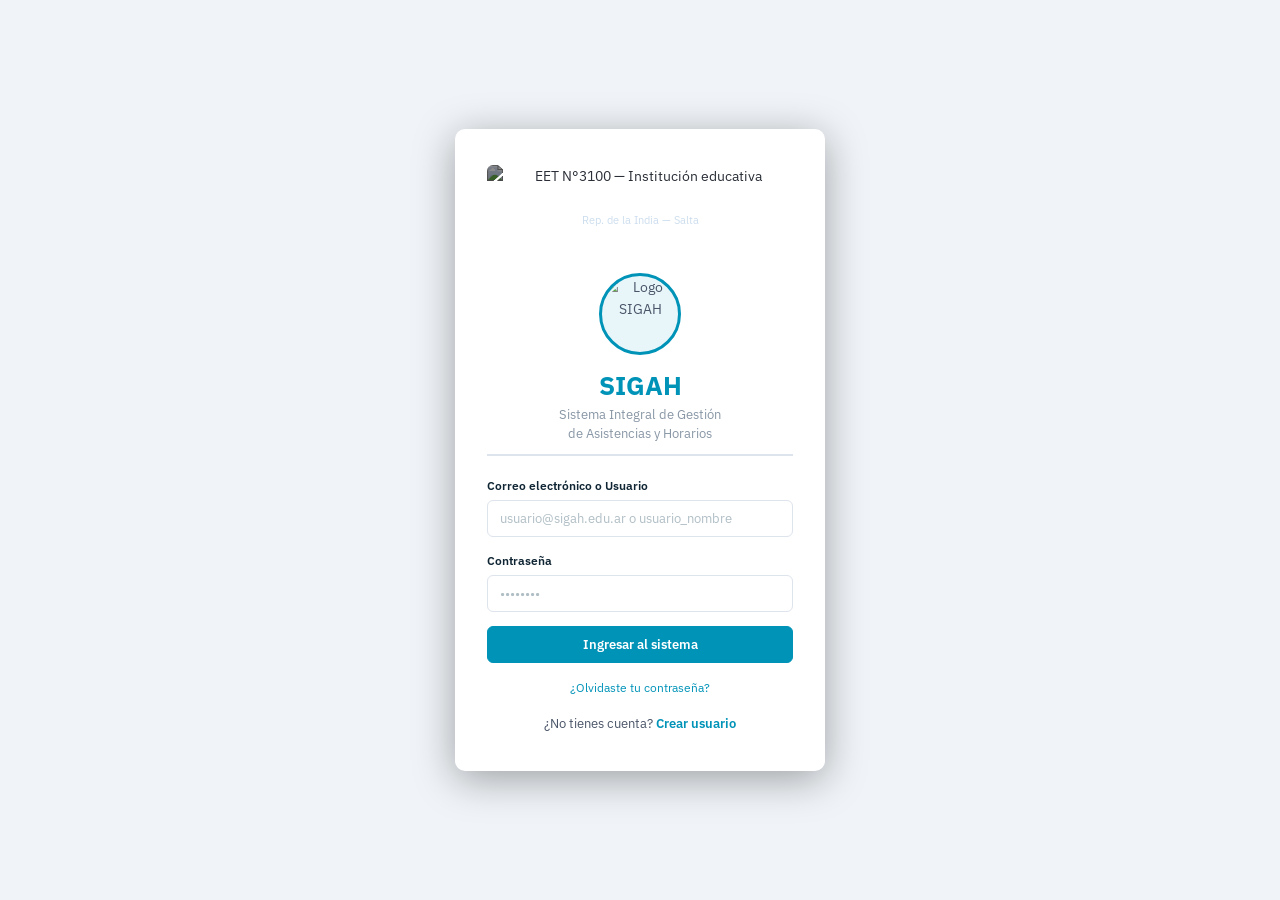
==== index.html @ 8252701a "Add files via upload" ====
<!DOCTYPE html>
<html lang="es">
<head>
  <meta charset="UTF-8">
  <meta name="viewport" content="width=device-width, initial-scale=1.0">
  <title>SIGAH - Inicio de Sesión</title>
  <link rel="stylesheet" href="style.css">
  <style>
    body { flex-direction: column; }

    /* Hero de fondo */
    .login-hero {
      position: fixed;
      inset: 0;
      z-index: 0;
      background: url('https://images.unsplash.com/photo-1580582932707-520aed937b7b?w=1400&q=80') center/cover no-repeat;
      filter: brightness(0.22) saturate(0.7);
    }

    .login-wrap {
      flex: 1;
      display: flex;
      justify-content: center;
      align-items: center;
      padding: 32px 16px;
      position: relative;
      z-index: 1;
    }

    .login-card {
      background: white;
      border-radius: var(--radius);
      padding: 36px 32px;
      width: 370px;
      box-shadow: 0 8px 40px rgba(0,0,0,0.35);
      text-align: center;
    }

    /* Logo / avatar con imagen real */
    .avatar {
      width: 82px;
      height: 82px;
      border-radius: 50%;
      margin: 0 auto 14px;
      border: 3px solid var(--primary);
      overflow: hidden;
      background: #e8f6fa;
    }
    .avatar img {
      width: 100%;
      height: 100%;
      object-fit: cover;
    }

    /* Banner institucional */
    .school-banner {
      width: 100%;
      height: 90px;
      border-radius: var(--radius-sm);
      overflow: hidden;
      margin-bottom: 18px;
      position: relative;
    }
    .school-banner img {
      width: 100%;
      height: 100%;
      object-fit: cover;
      filter: brightness(0.55) saturate(0.8);
    }
    .school-banner-text {
      position: absolute;
      inset: 0;
      display: flex;
      flex-direction: column;
      align-items: center;
      justify-content: center;
      color: white;
    }
    .school-banner-text span { font-size: 11px; color: #cde; }

    .login-card h1 { color: var(--primary); font-size: 26px; margin-bottom: 2px; }
    .login-card h2 { color: var(--light-gray); font-size: 13px; font-weight: 400; margin-bottom: 20px; line-height: 1.5; }
    .login-card .form-group { text-align: left; }
    .forgot { font-size: 12px; color: var(--light-gray); margin-top: 14px; }
    .forgot a { color: var(--primary); text-decoration: none; }
    .info-sys { background: #f0fbff; border-left: 3px solid var(--primary); border-radius: 6px; padding: 12px 14px; margin-top: 20px; text-align: left; }
    .info-sys p { font-size: 12px; font-weight: 600; color: var(--dark); margin-bottom: 6px; }
    .info-sys pre { font-size: 11px; color: #555; font-family: 'Courier New', monospace; white-space: pre-wrap; line-height: 1.7; }
    
    .error-message { background: #ffebee; border-left: 3px solid var(--danger); color: var(--danger); padding: 10px 12px; border-radius: 4px; margin-bottom: 14px; font-size: 12px; display: none; }
    .error-message.show { display: block; }
    .success-message { background: #e8f5e9; border-left: 3px solid var(--success); color: var(--success); padding: 10px 12px; border-radius: 4px; margin-bottom: 14px; font-size: 12px; display: none; }
    .success-message.show { display: block; }
    
    .signup-link { margin-top: 16px; font-size: 13px; color: var(--gray); }
    .signup-link a { color: var(--primary); font-weight: 600; text-decoration: none; }
    .signup-link a:hover { text-decoration: underline; }
  </style>
</head>
<body>
  <!-- Fondo con foto de escuela/aula -->
  <div class="login-hero"></div>

  <div id="site-header-slot"></div>

  <div class="login-wrap">
    <div class="login-card">

      <!-- Banner con imagen de la institución -->
      <div class="school-banner">
        <img src="https://images.unsplash.com/photo-1562774053-701939374585?w=800&q=80"
             alt="EET N°3100 — Institución educativa">
        <div class="school-banner-text">
          <strong style="font-size:13px">EET N°3100</strong>
          <span>Rep. de la India — Salta</span>
        </div>
      </div>

      <!-- Avatar / logo SIGAH -->
      <div class="avatar">
        <img src="https://images.unsplash.com/photo-1509062522246-3755977927d7?w=200&q=80"
             alt="Logo SIGAH">
      </div>

      <h1>SIGAH</h1>
      <h2>Sistema Integral de Gestión<br>de Asistencias y Horarios</h2>

      <div id="errorMessage" class="error-message"></div>
      <div id="successMessage" class="success-message"></div>

      <div class="form-group">
        <label>Correo electrónico o Usuario</label>
        <input type="text" id="emailInput" placeholder="usuario@sigah.edu.ar o usuario_nombre">
      </div>
      <div class="form-group">
        <label>Contraseña</label>
        <input type="password" id="passwordInput" placeholder="••••••••">
      </div>
      <button class="btn btn-primary btn-block" onclick="iniciarSesion()">
        Ingresar al sistema
      </button>
      <p class="forgot"><a href="#">¿Olvidaste tu contraseña?</a></p>
      <div class="signup-link">
        <span>¿No tienes cuenta?</span> <a href="add-user.html">Crear usuario</a>
      </div>
    </div>
  </div>

  <div id="site-footer-slot"></div>
  <script src="components.js"></script>
  
  <script>
    // Cargar credenciales desde credentials.json
    let credenciales = [];
    let validacionReqs = {};

    async function cargarCredenciales() {
      try {
        const response = await fetch('credentials.json');
        const data = await response.json();
        credenciales = data.usuarios;
        validacionReqs = data.validacion.contrasena;
      } catch (error) {
        console.error('Error al cargar credenciales:', error);
        // Si falla, usar credenciales locales de prueba
        credenciales = [
          {
            id: 1,
            nombre: "Rolando Flores",
            email: "rolando@sigah.edu.ar",
            usuario: "rolando_flores",
            contrasena: "Sigah123@",
            rol: "admin"
          },
          {
            id: 2,
            nombre: "Prof. López",
            email: "lopez@sigah.edu.ar",
            usuario: "prof_lopez",
            contrasena: "Docente456@",
            rol: "docente"
          }
        ];
        validacionReqs = {
          minCaracteres: 8,
          requiereNumero: true,
          requireMayuscula: true,
          requireMinuscula: true,
          requireEspecial: true
        };
      }
    }

    function mostrarError(mensaje) {
      const errorDiv = document.getElementById('errorMessage');
      errorDiv.textContent = mensaje;
      errorDiv.classList.add('show');
      setTimeout(() => errorDiv.classList.remove('show'), 5000);
    }

    function mostrarExito(mensaje) {
      const successDiv = document.getElementById('successMessage');
      successDiv.textContent = mensaje;
      successDiv.classList.add('show');
      setTimeout(() => successDiv.classList.remove('show'), 3000);
    }

    function validarFormatoEmail(email) {
      const regex = /^[^\s@]+@[^\s@]+\.[^\s@]+$/;
      return regex.test(email);
    }

    function validarContrasena(contrasena) {
      const errores = [];
      
      if (contrasena.length < validacionReqs.minCaracteres) {
        errores.push(`Mínimo ${validacionReqs.minCaracteres} caracteres`);
      }
      if (validacionReqs.requiereNumero && !/\d/.test(contrasena)) {
        errores.push("Debe contener al menos un número");
      }
      if (validacionReqs.requireMayuscula && !/[A-Z]/.test(contrasena)) {
        errores.push("Debe contener al menos una mayúscula");
      }
      if (validacionReqs.requireMinuscula && !/[a-z]/.test(contrasena)) {
        errores.push("Debe contener al menos una minúscula");
      }
      if (validacionReqs.requireEspecial && !/[@$!%*?&]/.test(contrasena)) {
        errores.push("Debe contener un carácter especial (@$!%*?&)");
      }
      
      return errores;
    }

    function iniciarSesion() {
      const email = document.getElementById('emailInput').value.trim();
      const password = document.getElementById('passwordInput').value;

      // Validaciones
      if (!email) {
        mostrarError("Por favor ingresa tu correo o usuario");
        return;
      }

      if (!password) {
        mostrarError("Por favor ingresa tu contraseña");
        return;
      }

      // Buscar usuario
      const usuario = credenciales.find(u => 
        u.email === email || u.usuario === email
      );

      if (!usuario) {
        mostrarError("Usuario o correo no encontrado");
        return;
      }

      // Verificar contraseña
      if (usuario.contrasena !== password) {
        mostrarError("Contraseña incorrecta");
        return;
      }

      // Login exitoso
      mostrarExito("¡Bienvenido " + usuario.nombre + "!");
      
      // Guardar sesión en localStorage
      localStorage.setItem('usuarioActual', JSON.stringify({
        id: usuario.id,
        nombre: usuario.nombre,
        email: usuario.email,
        usuario: usuario.usuario,
        rol: usuario.rol
      }));

      // Redirigir después de 1.5 segundos
      setTimeout(() => {
        location.href = 'home.html';
      }, 1500);
    }

    // Permitir Enter para enviar formulario
    document.addEventListener('DOMContentLoaded', function() {
      cargarCredenciales();
      
      document.getElementById('passwordInput').addEventListener('keypress', function(e) {
        if (e.key === 'Enter') {
          iniciarSesion();
        }
      });

      document.getElementById('emailInput').addEventListener('keypress', function(e) {
        if (e.key === 'Enter') {
          iniciarSesion();
        }
      });
    });
  </script>
</body>
</html>
---- style.css ----
/* ============================================================
   SIGAH — Sistema Integral de Gestión de Asistencias y Horarios
   Desarrollado por Rolando Maximo Tupac Flores Arce · Pixel Fix
   style.css — Hoja de estilos global v1.0
   ============================================================ */

/* ─── FUENTES ─────────────────────────────────────────────── */
@import url('https://fonts.googleapis.com/css2?family=IBM+Plex+Sans:ital,wght@0,400;0,600;0,700;1,400&family=IBM+Plex+Mono:wght@400;600&display=swap');

/* ─── VARIABLES ───────────────────────────────────────────── */
:root {
  --primary:      #0093b8;
  --primary-dark: #007296;
  --dark:         #0f2533;
  --success:      #2e7d32;
  --warning:      #e65100;
  --danger:       #c62828;

  --gray:         #4a5568;
  --light-gray:   #8896a5;
  --border:       #dde4ec;

  --bg:           #f0f4f8;
  --surface:      #ffffff;

  --radius:       10px;
  --radius-sm:    6px;
  --shadow:       0 2px 8px rgba(0, 0, 0, 0.09);
  --shadow-md:    0 4px 18px rgba(0, 0, 0, 0.13);
}

/* ─── RESET & BASE ────────────────────────────────────────── */
*, *::before, *::after { box-sizing: border-box; margin: 0; padding: 0; }

html { scroll-behavior: smooth; }

body {
  font-family: 'IBM Plex Sans', sans-serif;
  font-size: 14px;
  line-height: 1.6;
  color: var(--gray);
  background: var(--bg);
  min-height: 100vh;
  display: flex;
  flex-direction: column;
}

a { color: var(--primary); text-decoration: none; }
a:hover { text-decoration: underline; }

img { max-width: 100%; display: block; }

/* ─── TIPOGRAFÍA ──────────────────────────────────────────── */
h1, h2, h3, h4, h5, h6 {
  font-family: 'IBM Plex Sans', sans-serif;
  color: var(--dark);
  line-height: 1.3;
}

h1 { font-size: 22px; font-weight: 700; }
h2 { font-size: 16px; font-weight: 700; padding-bottom: 10px; border-bottom: 2px solid var(--border); margin-bottom: 14px; }
h3 { font-size: 15px; font-weight: 600; }
h4 { font-size: 13px; font-weight: 600; }
h5 { font-size: 12px; font-weight: 600; }

p  { font-size: 13px; color: var(--gray); line-height: 1.75; }

pre, code {
  font-family: 'IBM Plex Mono', monospace;
  font-size: 12px;
}

pre {
  white-space: pre-wrap;
  word-break: break-word;
}

.text-muted { color: var(--light-gray); font-size: 12px; }

/* ─── HEADER ──────────────────────────────────────────────── */
.site-header {
  background: var(--dark);
  color: white;
  padding: 0 20px;
  display: flex;
  align-items: center;
  justify-content: space-between;
  height: 56px;
  position: sticky;
  top: 0;
  z-index: 100;
  box-shadow: 0 2px 10px rgba(0,0,0,0.25);
}

.brand {
  display: flex;
  align-items: center;
  gap: 10px;
  text-decoration: none;
  color: white;
  flex-shrink: 0;
}

.brand:hover { text-decoration: none; }

.logo-text {
  font-size: 20px;
  font-weight: 700;
  color: var(--primary);
  letter-spacing: 0.5px;
}

.logo-sub {
  display: block;
  font-size: 10px;
  color: #6e8ea0;
  font-weight: 400;
  letter-spacing: 0.2px;
  margin-top: -2px;
}

#main-nav {
  display: flex;
  align-items: center;
  gap: 4px;
}

#main-nav a {
  color: #a8bfc9;
  text-decoration: none;
  font-size: 13px;
  font-weight: 600;
  padding: 6px 12px;
  border-radius: var(--radius-sm);
  transition: background 0.15s, color 0.15s;
  white-space: nowrap;
}

#main-nav a:hover,
#main-nav a.active {
  background: rgba(0, 147, 184, 0.18);
  color: var(--primary);
}

.hamburger {
  display: none;
  background: none;
  border: none;
  color: white;
  font-size: 22px;
  cursor: pointer;
  padding: 4px 8px;
}

/* ─── PAGE HEADER ─────────────────────────────────────────── */
.page-header {
  background: var(--dark);
  color: white;
  padding: 24px 24px 20px;
  border-bottom: 3px solid var(--primary);
}

.page-header h1 {
  font-size: 22px;
  color: white;
  margin-bottom: 6px;
  display: flex;
  align-items: center;
  gap: 10px;
}

.page-header h1 .icon { font-size: 24px; }

.page-header p {
  color: #7ba5b8;
  font-size: 13px;
  max-width: 600px;
}

/* ─── BREADCRUMB ──────────────────────────────────────────── */
.breadcrumb {
  font-size: 12px;
  color: #6e8ea0;
  margin-bottom: 8px;
  display: flex;
  align-items: center;
  gap: 4px;
  flex-wrap: wrap;
}

.breadcrumb a { color: var(--primary); text-decoration: none; }
.breadcrumb a:hover { text-decoration: underline; }
.breadcrumb span { color: #4a6272; }

/* ─── MAIN LAYOUT ─────────────────────────────────────────── */
main {
  flex: 1;
  max-width: 720px;
  width: 100%;
  margin: 0 auto;
  padding: 24px 16px 40px;
}

main.wide {
  max-width: 960px;
}

/* ─── CARD ────────────────────────────────────────────────── */
.card {
  background: var(--surface);
  border-radius: var(--radius);
  box-shadow: var(--shadow);
  padding: 20px 22px;
  margin-bottom: 20px;
}

.card h2 { color: var(--dark); }

/* ─── BUTTONS ─────────────────────────────────────────────── */
.btn {
  display: inline-flex;
  align-items: center;
  justify-content: center;
  gap: 6px;
  padding: 9px 18px;
  border-radius: var(--radius-sm);
  border: 1.5px solid transparent;
  font-size: 13px;
  font-weight: 600;
  cursor: pointer;
  font-family: inherit;
  text-decoration: none;
  transition: background 0.15s, box-shadow 0.15s, transform 0.1s;
  white-space: nowrap;
}

.btn:hover { transform: translateY(-1px); text-decoration: none; }
.btn:active { transform: translateY(0); }

.btn-primary {
  background: var(--primary);
  color: white;
  border-color: var(--primary);
}
.btn-primary:hover { background: var(--primary-dark); border-color: var(--primary-dark); }

.btn-dark {
  background: var(--dark);
  color: white;
  border-color: var(--dark);
}
.btn-dark:hover { background: #1a3a4d; }

.btn-success {
  background: var(--success);
  color: white;
  border-color: var(--success);
}
.btn-success:hover { background: #235c26; }

.btn-outline {
  background: transparent;
  color: var(--dark);
  border-color: var(--border);
}
.btn-outline:hover { background: var(--bg); }

.btn-block {
  display: flex;
  width: 100%;
}

/* ─── BADGES ──────────────────────────────────────────────── */
.badge {
  display: inline-block;
  padding: 3px 10px;
  border-radius: 20px;
  font-size: 11px;
  font-weight: 700;
  background: var(--border);
  color: var(--gray);
}

.badge-primary { background: #d0f0fa; color: #005f7f; }
.badge-success { background: #d4edda; color: #1b5e20; }
.badge-warning { background: #fff3cd; color: #7a3d00; }
.badge-danger  { background: #fde8e8; color: #7f1d1d; }

/* ─── FORMS ───────────────────────────────────────────────── */
.form-group {
  display: flex;
  flex-direction: column;
  gap: 5px;
  margin-bottom: 14px;
}

.form-group label {
  font-size: 12px;
  font-weight: 600;
  color: var(--dark);
}

input[type="text"],
input[type="email"],
input[type="password"],
input[type="date"],
input[type="tel"],
input[type="number"],
select,
textarea {
  width: 100%;
  padding: 9px 12px;
  border: 1.5px solid var(--border);
  border-radius: var(--radius-sm);
  font-size: 13px;
  font-family: inherit;
  color: var(--dark);
  background: white;
  transition: border-color 0.15s, box-shadow 0.15s;
  appearance: none;
  -webkit-appearance: none;
}

input:focus,
select:focus,
textarea:focus {
  outline: none;
  border-color: var(--primary);
  box-shadow: 0 0 0 3px rgba(0, 147, 184, 0.12);
}

input::placeholder,
textarea::placeholder { color: #b0bec5; }

select {
  background-image: url("data:image/svg+xml,%3Csvg xmlns='http://www.w3.org/2000/svg' width='12' height='12' viewBox='0 0 12 12'%3E%3Cpath fill='%238896a5' d='M6 8L1 3h10z'/%3E%3C/svg%3E");
  background-repeat: no-repeat;
  background-position: right 10px center;
  padding-right: 30px;
}

textarea { resize: vertical; min-height: 80px; line-height: 1.6; }

/* ─── TABLES ──────────────────────────────────────────────── */
.table-wrap { overflow-x: auto; border-radius: var(--radius-sm); }

table {
  width: 100%;
  border-collapse: collapse;
  font-size: 13px;
}

table thead tr {
  background: var(--dark);
  color: white;
}

table th {
  padding: 11px 14px;
  text-align: left;
  font-size: 12px;
  font-weight: 600;
  letter-spacing: 0.3px;
  white-space: nowrap;
}

table td {
  padding: 10px 14px;
  border-bottom: 1px solid #f0f4f8;
  vertical-align: middle;
}

table tbody tr:last-child td { border-bottom: none; }

table tbody tr:hover { background: #f7fbfd; }

/* ─── LAYOUT HELPERS ──────────────────────────────────────── */
.row2 {
  display: grid;
  grid-template-columns: 1fr 1fr;
  gap: 14px;
}

.grid-3 {
  display: grid;
  grid-template-columns: repeat(3, 1fr);
  gap: 14px;
}

.flex-between {
  display: flex;
  align-items: center;
  justify-content: space-between;
  gap: 10px;
}

.mt-8  { margin-top: 8px; }
.mt-16 { margin-top: 16px; }
.mt-24 { margin-top: 24px; }
.mb-8  { margin-bottom: 8px; }
.mb-16 { margin-bottom: 16px; }

/* ─── FOOTER ──────────────────────────────────────────────── */
footer {
  background: var(--dark);
  color: #7ba5b8;
  margin-top: auto;
}

footer hr {
  border: none;
  border-top: 1px solid #1c3c4e;
}

.footer-inner {
  display: grid;
  grid-template-columns: 2fr 1.5fr 1.5fr;
  gap: 32px;
  padding: 36px 24px 28px;
  max-width: 960px;
  margin: 0 auto;
}

.footer-brand h4 {
  color: var(--primary);
  font-size: 15px;
  margin-bottom: 10px;
}

.footer-brand p {
  color: #7ba5b8;
  font-size: 12px;
  line-height: 1.9;
}

.footer-links h5,
.footer-contact h5 {
  color: white;
  font-size: 12px;
  text-transform: uppercase;
  letter-spacing: 1px;
  margin-bottom: 12px;
}

.footer-links {
  display: flex;
  flex-direction: column;
  gap: 6px;
}

.footer-links a {
  color: #7ba5b8;
  font-size: 12px;
  text-decoration: none;
  transition: color 0.15s;
}

.footer-links a:hover { color: var(--primary); }

.footer-contact p {
  color: #7ba5b8;
  font-size: 12px;
  line-height: 2;
}

.footer-contact a { color: var(--primary); }

.footer-copy {
  text-align: center;
  padding: 14px 24px;
  font-size: 11px;
  color: #4a6272;
  border-top: 1px solid #1c3c4e;
}

/* ─── RESPONSIVE ──────────────────────────────────────────── */
@media (max-width: 768px) {
  #main-nav {
    display: none;
    position: absolute;
    top: 56px;
    left: 0;
    right: 0;
    background: #0d2333;
    flex-direction: column;
    padding: 12px 16px;
    gap: 4px;
    box-shadow: 0 6px 18px rgba(0,0,0,0.3);
    z-index: 99;
  }

  #main-nav.open { display: flex; }

  #main-nav a {
    padding: 10px 14px;
    border-radius: var(--radius-sm);
    width: 100%;
  }

  .hamburger { display: block; }

  .row2 { grid-template-columns: 1fr; }
  .grid-3 { grid-template-columns: 1fr 1fr; }

  .footer-inner { grid-template-columns: 1fr; gap: 24px; }

  .flex-between { flex-direction: column; align-items: stretch; }
  .flex-between .btn { text-align: center; }
}

@media (max-width: 480px) {
  .grid-3 { grid-template-columns: 1fr; }

  main { padding: 16px 12px 32px; }

  .page-header { padding: 18px 16px 16px; }
  .page-header h1 { font-size: 19px; }

  .card { padding: 16px; }
}
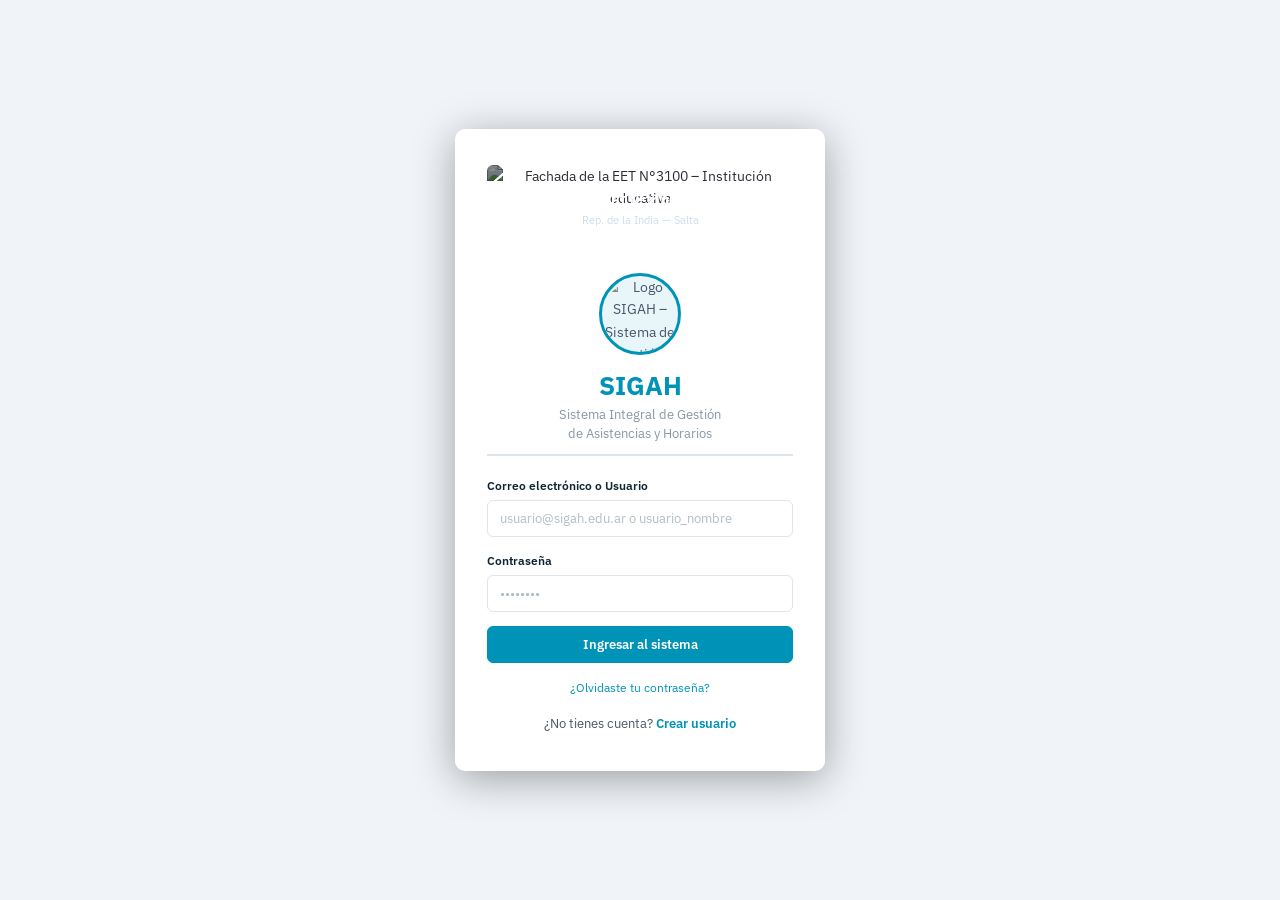
==== commit c8984efb: "Actualización a v1.1.0 - Mejoras de accesibilidad" ====
--- a/index.html
+++ b/index.html
@@ -1,302 +1,212 @@
-<!DOCTYPE html>
-<html lang="es">
-<head>
-  <meta charset="UTF-8">
-  <meta name="viewport" content="width=device-width, initial-scale=1.0">
-  <title>SIGAH - Inicio de Sesión</title>
-  <link rel="stylesheet" href="style.css">
-  <style>
-    body { flex-direction: column; }
-
-    /* Hero de fondo */
-    .login-hero {
-      position: fixed;
-      inset: 0;
-      z-index: 0;
-      background: url('https://images.unsplash.com/photo-1580582932707-520aed937b7b?w=1400&q=80') center/cover no-repeat;
-      filter: brightness(0.22) saturate(0.7);
-    }
-
-    .login-wrap {
-      flex: 1;
-      display: flex;
-      justify-content: center;
-      align-items: center;
-      padding: 32px 16px;
-      position: relative;
-      z-index: 1;
-    }
-
-    .login-card {
-      background: white;
-      border-radius: var(--radius);
-      padding: 36px 32px;
-      width: 370px;
-      box-shadow: 0 8px 40px rgba(0,0,0,0.35);
-      text-align: center;
-    }
-
-    /* Logo / avatar con imagen real */
-    .avatar {
-      width: 82px;
-      height: 82px;
-      border-radius: 50%;
-      margin: 0 auto 14px;
-      border: 3px solid var(--primary);
-      overflow: hidden;
-      background: #e8f6fa;
-    }
-    .avatar img {
-      width: 100%;
-      height: 100%;
-      object-fit: cover;
-    }
-
-    /* Banner institucional */
-    .school-banner {
-      width: 100%;
-      height: 90px;
-      border-radius: var(--radius-sm);
-      overflow: hidden;
-      margin-bottom: 18px;
-      position: relative;
-    }
-    .school-banner img {
-      width: 100%;
-      height: 100%;
-      object-fit: cover;
-      filter: brightness(0.55) saturate(0.8);
-    }
-    .school-banner-text {
-      position: absolute;
-      inset: 0;
-      display: flex;
-      flex-direction: column;
-      align-items: center;
-      justify-content: center;
-      color: white;
-    }
-    .school-banner-text span { font-size: 11px; color: #cde; }
-
-    .login-card h1 { color: var(--primary); font-size: 26px; margin-bottom: 2px; }
-    .login-card h2 { color: var(--light-gray); font-size: 13px; font-weight: 400; margin-bottom: 20px; line-height: 1.5; }
-    .login-card .form-group { text-align: left; }
-    .forgot { font-size: 12px; color: var(--light-gray); margin-top: 14px; }
-    .forgot a { color: var(--primary); text-decoration: none; }
-    .info-sys { background: #f0fbff; border-left: 3px solid var(--primary); border-radius: 6px; padding: 12px 14px; margin-top: 20px; text-align: left; }
-    .info-sys p { font-size: 12px; font-weight: 600; color: var(--dark); margin-bottom: 6px; }
-    .info-sys pre { font-size: 11px; color: #555; font-family: 'Courier New', monospace; white-space: pre-wrap; line-height: 1.7; }
-    
-    .error-message { background: #ffebee; border-left: 3px solid var(--danger); color: var(--danger); padding: 10px 12px; border-radius: 4px; margin-bottom: 14px; font-size: 12px; display: none; }
-    .error-message.show { display: block; }
-    .success-message { background: #e8f5e9; border-left: 3px solid var(--success); color: var(--success); padding: 10px 12px; border-radius: 4px; margin-bottom: 14px; font-size: 12px; display: none; }
-    .success-message.show { display: block; }
-    
-    .signup-link { margin-top: 16px; font-size: 13px; color: var(--gray); }
-    .signup-link a { color: var(--primary); font-weight: 600; text-decoration: none; }
-    .signup-link a:hover { text-decoration: underline; }
-  </style>
-</head>
-<body>
-  <!-- Fondo con foto de escuela/aula -->
-  <div class="login-hero"></div>
-
-  <div id="site-header-slot"></div>
-
-  <div class="login-wrap">
-    <div class="login-card">
-
-      <!-- Banner con imagen de la institución -->
-      <div class="school-banner">
-        <img src="https://images.unsplash.com/photo-1562774053-701939374585?w=800&q=80"
-             alt="EET N°3100 — Institución educativa">
-        <div class="school-banner-text">
-          <strong style="font-size:13px">EET N°3100</strong>
-          <span>Rep. de la India — Salta</span>
-        </div>
-      </div>
-
-      <!-- Avatar / logo SIGAH -->
-      <div class="avatar">
-        <img src="https://images.unsplash.com/photo-1509062522246-3755977927d7?w=200&q=80"
-             alt="Logo SIGAH">
-      </div>
-
-      <h1>SIGAH</h1>
-      <h2>Sistema Integral de Gestión<br>de Asistencias y Horarios</h2>
-
-      <div id="errorMessage" class="error-message"></div>
-      <div id="successMessage" class="success-message"></div>
-
-      <div class="form-group">
-        <label>Correo electrónico o Usuario</label>
-        <input type="text" id="emailInput" placeholder="usuario@sigah.edu.ar o usuario_nombre">
-      </div>
-      <div class="form-group">
-        <label>Contraseña</label>
-        <input type="password" id="passwordInput" placeholder="••••••••">
-      </div>
-      <button class="btn btn-primary btn-block" onclick="iniciarSesion()">
-        Ingresar al sistema
-      </button>
-      <p class="forgot"><a href="#">¿Olvidaste tu contraseña?</a></p>
-      <div class="signup-link">
-        <span>¿No tienes cuenta?</span> <a href="add-user.html">Crear usuario</a>
-      </div>
-    </div>
-  </div>
-
-  <div id="site-footer-slot"></div>
-  <script src="components.js"></script>
-  
-  <script>
-    // Cargar credenciales desde credentials.json
-    let credenciales = [];
-    let validacionReqs = {};
-
-    async function cargarCredenciales() {
-      try {
-        const response = await fetch('credentials.json');
-        const data = await response.json();
-        credenciales = data.usuarios;
-        validacionReqs = data.validacion.contrasena;
-      } catch (error) {
-        console.error('Error al cargar credenciales:', error);
-        // Si falla, usar credenciales locales de prueba
-        credenciales = [
-          {
-            id: 1,
-            nombre: "Rolando Flores",
-            email: "rolando@sigah.edu.ar",
-            usuario: "rolando_flores",
-            contrasena: "Sigah123@",
-            rol: "admin"
-          },
-          {
-            id: 2,
-            nombre: "Prof. López",
-            email: "lopez@sigah.edu.ar",
-            usuario: "prof_lopez",
-            contrasena: "Docente456@",
-            rol: "docente"
-          }
-        ];
-        validacionReqs = {
-          minCaracteres: 8,
-          requiereNumero: true,
-          requireMayuscula: true,
-          requireMinuscula: true,
-          requireEspecial: true
-        };
-      }
-    }
-
-    function mostrarError(mensaje) {
-      const errorDiv = document.getElementById('errorMessage');
-      errorDiv.textContent = mensaje;
-      errorDiv.classList.add('show');
-      setTimeout(() => errorDiv.classList.remove('show'), 5000);
-    }
-
-    function mostrarExito(mensaje) {
-      const successDiv = document.getElementById('successMessage');
-      successDiv.textContent = mensaje;
-      successDiv.classList.add('show');
-      setTimeout(() => successDiv.classList.remove('show'), 3000);
-    }
-
-    function validarFormatoEmail(email) {
-      const regex = /^[^\s@]+@[^\s@]+\.[^\s@]+$/;
-      return regex.test(email);
-    }
-
-    function validarContrasena(contrasena) {
-      const errores = [];
-      
-      if (contrasena.length < validacionReqs.minCaracteres) {
-        errores.push(`Mínimo ${validacionReqs.minCaracteres} caracteres`);
-      }
-      if (validacionReqs.requiereNumero && !/\d/.test(contrasena)) {
-        errores.push("Debe contener al menos un número");
-      }
-      if (validacionReqs.requireMayuscula && !/[A-Z]/.test(contrasena)) {
-        errores.push("Debe contener al menos una mayúscula");
-      }
-      if (validacionReqs.requireMinuscula && !/[a-z]/.test(contrasena)) {
-        errores.push("Debe contener al menos una minúscula");
-      }
-      if (validacionReqs.requireEspecial && !/[@$!%*?&]/.test(contrasena)) {
-        errores.push("Debe contener un carácter especial (@$!%*?&)");
-      }
-      
-      return errores;
-    }
-
-    function iniciarSesion() {
-      const email = document.getElementById('emailInput').value.trim();
-      const password = document.getElementById('passwordInput').value;
-
-      // Validaciones
-      if (!email) {
-        mostrarError("Por favor ingresa tu correo o usuario");
-        return;
-      }
-
-      if (!password) {
-        mostrarError("Por favor ingresa tu contraseña");
-        return;
-      }
-
-      // Buscar usuario
-      const usuario = credenciales.find(u => 
-        u.email === email || u.usuario === email
-      );
-
-      if (!usuario) {
-        mostrarError("Usuario o correo no encontrado");
-        return;
-      }
-
-      // Verificar contraseña
-      if (usuario.contrasena !== password) {
-        mostrarError("Contraseña incorrecta");
-        return;
-      }
-
-      // Login exitoso
-      mostrarExito("¡Bienvenido " + usuario.nombre + "!");
-      
-      // Guardar sesión en localStorage
-      localStorage.setItem('usuarioActual', JSON.stringify({
-        id: usuario.id,
-        nombre: usuario.nombre,
-        email: usuario.email,
-        usuario: usuario.usuario,
-        rol: usuario.rol
-      }));
-
-      // Redirigir después de 1.5 segundos
-      setTimeout(() => {
-        location.href = 'home.html';
-      }, 1500);
-    }
-
-    // Permitir Enter para enviar formulario
-    document.addEventListener('DOMContentLoaded', function() {
-      cargarCredenciales();
-      
-      document.getElementById('passwordInput').addEventListener('keypress', function(e) {
-        if (e.key === 'Enter') {
-          iniciarSesion();
-        }
-      });
-
-      document.getElementById('emailInput').addEventListener('keypress', function(e) {
-        if (e.key === 'Enter') {
-          iniciarSesion();
-        }
-      });
-    });
-  </script>
-</body>
-</html>
+<!DOCTYPE html>
+<html lang="es">
+<head>
+  <meta charset="UTF-8">
+  <meta name="viewport" content="width=device-width, initial-scale=1.0">
+  <title>SIGAH - Inicio de Sesión</title>
+  <link rel="stylesheet" href="style.css">
+  <link rel="stylesheet" href="https://cdnjs.cloudflare.com/ajax/libs/font-awesome/6.4.2/css/all.min.css">
+  <style>
+    body { flex-direction: column; }
+    .login-hero {
+      position: fixed;
+      inset: 0;
+      z-index: 0;
+      background: url('https://images.unsplash.com/photo-1580582932707-520aed937b7b?w=1400&q=80') center/cover no-repeat;
+      filter: brightness(0.22) saturate(0.7);
+    }
+    .login-wrap {
+      flex: 1;
+      display: flex;
+      justify-content: center;
+      align-items: center;
+      padding: 32px 16px;
+      position: relative;
+      z-index: 1;
+    }
+    .login-card {
+      background: white;
+      border-radius: var(--radius);
+      padding: 36px 32px;
+      width: 370px;
+      box-shadow: 0 8px 40px rgba(0,0,0,0.35);
+      text-align: center;
+    }
+    .avatar {
+      width: 82px;
+      height: 82px;
+      border-radius: 50%;
+      margin: 0 auto 14px;
+      border: 3px solid var(--primary);
+      overflow: hidden;
+      background: #e8f6fa;
+    }
+    .avatar img { width: 100%; height: 100%; object-fit: cover; }
+    .school-banner {
+      width: 100%;
+      height: 90px;
+      border-radius: var(--radius-sm);
+      overflow: hidden;
+      margin-bottom: 18px;
+      position: relative;
+    }
+    .school-banner img {
+      width: 100%;
+      height: 100%;
+      object-fit: cover;
+      filter: brightness(0.55) saturate(0.8);
+    }
+    .school-banner-text {
+      position: absolute;
+      inset: 0;
+      display: flex;
+      flex-direction: column;
+      align-items: center;
+      justify-content: center;
+      color: white;
+    }
+    .school-banner-text span { font-size: 11px; color: #cde; }
+    .login-card h1 { color: var(--primary); font-size: 26px; margin-bottom: 2px; }
+    .login-card h2 { color: var(--light-gray); font-size: 13px; font-weight: 400; margin-bottom: 20px; line-height: 1.5; }
+    .login-card .form-group { text-align: left; }
+    .forgot { font-size: 12px; color: var(--light-gray); margin-top: 14px; }
+    .forgot a { color: var(--primary); text-decoration: none; }
+    .error-message { background: #ffebee; border-left: 3px solid var(--danger); color: var(--danger); padding: 10px 12px; border-radius: 4px; margin-bottom: 14px; font-size: 12px; display: none; }
+    .error-message.show { display: block; }
+    .success-message { background: #e8f5e9; border-left: 3px solid var(--success); color: var(--success); padding: 10px 12px; border-radius: 4px; margin-bottom: 14px; font-size: 12px; display: none; }
+    .success-message.show { display: block; }
+    .signup-link { margin-top: 16px; font-size: 13px; color: var(--gray); }
+    .signup-link a { color: var(--primary); font-weight: 600; text-decoration: none; }
+    .signup-link a:hover { text-decoration: underline; }
+  </style>
+</head>
+<body>
+  <div class="login-hero"></div>
+
+  <div id="site-header-slot"></div>
+
+  <div class="login-wrap">
+    <div class="login-card">
+      <div class="school-banner">
+        <img src="https://images.unsplash.com/photo-1562774053-701939374585?w=800&q=80" alt="Fachada de la EET N°3100 – Institución educativa">
+        <div class="school-banner-text">
+          <strong style="font-size:13px">EET N°3100</strong>
+          <span>Rep. de la India — Salta</span>
+        </div>
+      </div>
+
+      <div class="avatar">
+        <img src="https://images.unsplash.com/photo-1509062522246-3755977927d7?w=200&q=80" alt="Logo SIGAH – Sistema de gestión escolar">
+      </div>
+
+      <h1>SIGAH</h1>
+      <h2>Sistema Integral de Gestión<br>de Asistencias y Horarios</h2>
+
+      <div id="errorMessage" class="error-message"></div>
+      <div id="successMessage" class="success-message"></div>
+
+      <div class="form-group">
+        <label for="emailInput">Correo electrónico o Usuario</label>
+        <input type="text" id="emailInput" placeholder="usuario@sigah.edu.ar o usuario_nombre">
+      </div>
+      <div class="form-group">
+        <label for="passwordInput">Contraseña</label>
+        <input type="password" id="passwordInput" placeholder="••••••••">
+      </div>
+      <button class="btn btn-primary btn-block" onclick="iniciarSesion()">
+        Ingresar al sistema
+      </button>
+      <p class="forgot"><a href="#">¿Olvidaste tu contraseña?</a></p>
+      <div class="signup-link">
+        <span>¿No tienes cuenta?</span> <a href="add-user.html">Crear usuario</a>
+      </div>
+    </div>
+  </div>
+
+  <div id="site-footer-slot"></div>
+  <script src="components.js"></script>
+
+  <script>
+    let credenciales = [];
+    let validacionReqs = {};
+
+    async function cargarCredenciales() {
+      try {
+        const response = await fetch('credentials.json');
+        const data = await response.json();
+        credenciales = data.usuarios;
+        validacionReqs = data.validacion.contrasena;
+      } catch (error) {
+        console.error('Error al cargar credenciales:', error);
+        credenciales = [
+          { id: 1, nombre: "Rolando Flores", email: "rolando@sigah.edu.ar", usuario: "rolando_flores", contrasena: "Sigah123@", rol: "admin" },
+          { id: 2, nombre: "Prof. López", email: "lopez@sigah.edu.ar", usuario: "prof_lopez", contrasena: "Docente456@", rol: "docente" }
+        ];
+        validacionReqs = { minCaracteres: 8, requiereNumero: true, requireMayuscula: true, requireMinuscula: true, requireEspecial: true };
+      }
+    }
+
+    function mostrarError(mensaje) {
+      const errorDiv = document.getElementById('errorMessage');
+      errorDiv.textContent = mensaje;
+      errorDiv.classList.add('show');
+      setTimeout(() => errorDiv.classList.remove('show'), 5000);
+    }
+
+    function mostrarExito(mensaje) {
+      const successDiv = document.getElementById('successMessage');
+      successDiv.textContent = mensaje;
+      successDiv.classList.add('show');
+      setTimeout(() => successDiv.classList.remove('show'), 3000);
+    }
+
+    function validarFormatoEmail(email) {
+      const regex = /^[^\s@]+@[^\s@]+\.[^\s@]+$/;
+      return regex.test(email);
+    }
+
+    function validarContrasena(contrasena) {
+      const errores = [];
+      if (contrasena.length < validacionReqs.minCaracteres) errores.push(`Mínimo ${validacionReqs.minCaracteres} caracteres`);
+      if (validacionReqs.requiereNumero && !/\d/.test(contrasena)) errores.push("Debe contener al menos un número");
+      if (validacionReqs.requireMayuscula && !/[A-Z]/.test(contrasena)) errores.push("Debe contener al menos una mayúscula");
+      if (validacionReqs.requireMinuscula && !/[a-z]/.test(contrasena)) errores.push("Debe contener al menos una minúscula");
+      if (validacionReqs.requireEspecial && !/[@$!%*?&]/.test(contrasena)) errores.push("Debe contener un carácter especial (@$!%*?&)");
+      return errores;
+    }
+
+    function iniciarSesion() {
+      const email = document.getElementById('emailInput').value.trim();
+      const password = document.getElementById('passwordInput').value;
+
+      if (!email) { mostrarError("Por favor ingresa tu correo o usuario"); return; }
+      if (!password) { mostrarError("Por favor ingresa tu contraseña"); return; }
+
+      const usuario = credenciales.find(u => u.email === email || u.usuario === email);
+      if (!usuario) { mostrarError("Usuario o correo no encontrado"); return; }
+      if (usuario.contrasena !== password) { mostrarError("Contraseña incorrecta"); return; }
+
+      mostrarExito("¡Bienvenido " + usuario.nombre + "!");
+      localStorage.setItem('usuarioActual', JSON.stringify({
+        id: usuario.id,
+        nombre: usuario.nombre,
+        email: usuario.email,
+        usuario: usuario.usuario,
+        rol: usuario.rol
+      }));
+
+      setTimeout(() => { location.href = 'home.html'; }, 1500);
+    }
+
+    document.addEventListener('DOMContentLoaded', function() {
+      cargarCredenciales();
+      document.getElementById('passwordInput').addEventListener('keypress', function(e) {
+        if (e.key === 'Enter') iniciarSesion();
+      });
+      document.getElementById('emailInput').addEventListener('keypress', function(e) {
+        if (e.key === 'Enter') iniciarSesion();
+      });
+    });
+  </script>
+</body>
+</html>
--- a/style.css
+++ b/style.css
@@ -1,520 +1,451 @@
-/* ============================================================
-   SIGAH — Sistema Integral de Gestión de Asistencias y Horarios
-   Desarrollado por Rolando Maximo Tupac Flores Arce · Pixel Fix
-   style.css — Hoja de estilos global v1.0
-   ============================================================ */
-
-/* ─── FUENTES ─────────────────────────────────────────────── */
-@import url('https://fonts.googleapis.com/css2?family=IBM+Plex+Sans:ital,wght@0,400;0,600;0,700;1,400&family=IBM+Plex+Mono:wght@400;600&display=swap');
-
-/* ─── VARIABLES ───────────────────────────────────────────── */
-:root {
-  --primary:      #0093b8;
-  --primary-dark: #007296;
-  --dark:         #0f2533;
-  --success:      #2e7d32;
-  --warning:      #e65100;
-  --danger:       #c62828;
-
-  --gray:         #4a5568;
-  --light-gray:   #8896a5;
-  --border:       #dde4ec;
-
-  --bg:           #f0f4f8;
-  --surface:      #ffffff;
-
-  --radius:       10px;
-  --radius-sm:    6px;
-  --shadow:       0 2px 8px rgba(0, 0, 0, 0.09);
-  --shadow-md:    0 4px 18px rgba(0, 0, 0, 0.13);
-}
-
-/* ─── RESET & BASE ────────────────────────────────────────── */
-*, *::before, *::after { box-sizing: border-box; margin: 0; padding: 0; }
-
-html { scroll-behavior: smooth; }
-
-body {
-  font-family: 'IBM Plex Sans', sans-serif;
-  font-size: 14px;
-  line-height: 1.6;
-  color: var(--gray);
-  background: var(--bg);
-  min-height: 100vh;
-  display: flex;
-  flex-direction: column;
-}
-
-a { color: var(--primary); text-decoration: none; }
-a:hover { text-decoration: underline; }
-
-img { max-width: 100%; display: block; }
-
-/* ─── TIPOGRAFÍA ──────────────────────────────────────────── */
-h1, h2, h3, h4, h5, h6 {
-  font-family: 'IBM Plex Sans', sans-serif;
-  color: var(--dark);
-  line-height: 1.3;
-}
-
-h1 { font-size: 22px; font-weight: 700; }
-h2 { font-size: 16px; font-weight: 700; padding-bottom: 10px; border-bottom: 2px solid var(--border); margin-bottom: 14px; }
-h3 { font-size: 15px; font-weight: 600; }
-h4 { font-size: 13px; font-weight: 600; }
-h5 { font-size: 12px; font-weight: 600; }
-
-p  { font-size: 13px; color: var(--gray); line-height: 1.75; }
-
-pre, code {
-  font-family: 'IBM Plex Mono', monospace;
-  font-size: 12px;
-}
-
-pre {
-  white-space: pre-wrap;
-  word-break: break-word;
-}
-
-.text-muted { color: var(--light-gray); font-size: 12px; }
-
-/* ─── HEADER ──────────────────────────────────────────────── */
-.site-header {
-  background: var(--dark);
-  color: white;
-  padding: 0 20px;
-  display: flex;
-  align-items: center;
-  justify-content: space-between;
-  height: 56px;
-  position: sticky;
-  top: 0;
-  z-index: 100;
-  box-shadow: 0 2px 10px rgba(0,0,0,0.25);
-}
-
-.brand {
-  display: flex;
-  align-items: center;
-  gap: 10px;
-  text-decoration: none;
-  color: white;
-  flex-shrink: 0;
-}
-
-.brand:hover { text-decoration: none; }
-
-.logo-text {
-  font-size: 20px;
-  font-weight: 700;
-  color: var(--primary);
-  letter-spacing: 0.5px;
-}
-
-.logo-sub {
-  display: block;
-  font-size: 10px;
-  color: #6e8ea0;
-  font-weight: 400;
-  letter-spacing: 0.2px;
-  margin-top: -2px;
-}
-
-#main-nav {
-  display: flex;
-  align-items: center;
-  gap: 4px;
-}
-
-#main-nav a {
-  color: #a8bfc9;
-  text-decoration: none;
-  font-size: 13px;
-  font-weight: 600;
-  padding: 6px 12px;
-  border-radius: var(--radius-sm);
-  transition: background 0.15s, color 0.15s;
-  white-space: nowrap;
-}
-
-#main-nav a:hover,
-#main-nav a.active {
-  background: rgba(0, 147, 184, 0.18);
-  color: var(--primary);
-}
-
-.hamburger {
-  display: none;
-  background: none;
-  border: none;
-  color: white;
-  font-size: 22px;
-  cursor: pointer;
-  padding: 4px 8px;
-}
-
-/* ─── PAGE HEADER ─────────────────────────────────────────── */
-.page-header {
-  background: var(--dark);
-  color: white;
-  padding: 24px 24px 20px;
-  border-bottom: 3px solid var(--primary);
-}
-
-.page-header h1 {
-  font-size: 22px;
-  color: white;
-  margin-bottom: 6px;
-  display: flex;
-  align-items: center;
-  gap: 10px;
-}
-
-.page-header h1 .icon { font-size: 24px; }
-
-.page-header p {
-  color: #7ba5b8;
-  font-size: 13px;
-  max-width: 600px;
-}
-
-/* ─── BREADCRUMB ──────────────────────────────────────────── */
-.breadcrumb {
-  font-size: 12px;
-  color: #6e8ea0;
-  margin-bottom: 8px;
-  display: flex;
-  align-items: center;
-  gap: 4px;
-  flex-wrap: wrap;
-}
-
-.breadcrumb a { color: var(--primary); text-decoration: none; }
-.breadcrumb a:hover { text-decoration: underline; }
-.breadcrumb span { color: #4a6272; }
-
-/* ─── MAIN LAYOUT ─────────────────────────────────────────── */
-main {
-  flex: 1;
-  max-width: 720px;
-  width: 100%;
-  margin: 0 auto;
-  padding: 24px 16px 40px;
-}
-
-main.wide {
-  max-width: 960px;
-}
-
-/* ─── CARD ────────────────────────────────────────────────── */
-.card {
-  background: var(--surface);
-  border-radius: var(--radius);
-  box-shadow: var(--shadow);
-  padding: 20px 22px;
-  margin-bottom: 20px;
-}
-
-.card h2 { color: var(--dark); }
-
-/* ─── BUTTONS ─────────────────────────────────────────────── */
-.btn {
-  display: inline-flex;
-  align-items: center;
-  justify-content: center;
-  gap: 6px;
-  padding: 9px 18px;
-  border-radius: var(--radius-sm);
-  border: 1.5px solid transparent;
-  font-size: 13px;
-  font-weight: 600;
-  cursor: pointer;
-  font-family: inherit;
-  text-decoration: none;
-  transition: background 0.15s, box-shadow 0.15s, transform 0.1s;
-  white-space: nowrap;
-}
-
-.btn:hover { transform: translateY(-1px); text-decoration: none; }
-.btn:active { transform: translateY(0); }
-
-.btn-primary {
-  background: var(--primary);
-  color: white;
-  border-color: var(--primary);
-}
-.btn-primary:hover { background: var(--primary-dark); border-color: var(--primary-dark); }
-
-.btn-dark {
-  background: var(--dark);
-  color: white;
-  border-color: var(--dark);
-}
-.btn-dark:hover { background: #1a3a4d; }
-
-.btn-success {
-  background: var(--success);
-  color: white;
-  border-color: var(--success);
-}
-.btn-success:hover { background: #235c26; }
-
-.btn-outline {
-  background: transparent;
-  color: var(--dark);
-  border-color: var(--border);
-}
-.btn-outline:hover { background: var(--bg); }
-
-.btn-block {
-  display: flex;
-  width: 100%;
-}
-
-/* ─── BADGES ──────────────────────────────────────────────── */
-.badge {
-  display: inline-block;
-  padding: 3px 10px;
-  border-radius: 20px;
-  font-size: 11px;
-  font-weight: 700;
-  background: var(--border);
-  color: var(--gray);
-}
-
-.badge-primary { background: #d0f0fa; color: #005f7f; }
-.badge-success { background: #d4edda; color: #1b5e20; }
-.badge-warning { background: #fff3cd; color: #7a3d00; }
-.badge-danger  { background: #fde8e8; color: #7f1d1d; }
-
-/* ─── FORMS ───────────────────────────────────────────────── */
-.form-group {
-  display: flex;
-  flex-direction: column;
-  gap: 5px;
-  margin-bottom: 14px;
-}
-
-.form-group label {
-  font-size: 12px;
-  font-weight: 600;
-  color: var(--dark);
-}
-
-input[type="text"],
-input[type="email"],
-input[type="password"],
-input[type="date"],
-input[type="tel"],
-input[type="number"],
-select,
-textarea {
-  width: 100%;
-  padding: 9px 12px;
-  border: 1.5px solid var(--border);
-  border-radius: var(--radius-sm);
-  font-size: 13px;
-  font-family: inherit;
-  color: var(--dark);
-  background: white;
-  transition: border-color 0.15s, box-shadow 0.15s;
-  appearance: none;
-  -webkit-appearance: none;
-}
-
-input:focus,
-select:focus,
-textarea:focus {
-  outline: none;
-  border-color: var(--primary);
-  box-shadow: 0 0 0 3px rgba(0, 147, 184, 0.12);
-}
-
-input::placeholder,
-textarea::placeholder { color: #b0bec5; }
-
-select {
-  background-image: url("data:image/svg+xml,%3Csvg xmlns='http://www.w3.org/2000/svg' width='12' height='12' viewBox='0 0 12 12'%3E%3Cpath fill='%238896a5' d='M6 8L1 3h10z'/%3E%3C/svg%3E");
-  background-repeat: no-repeat;
-  background-position: right 10px center;
-  padding-right: 30px;
-}
-
-textarea { resize: vertical; min-height: 80px; line-height: 1.6; }
-
-/* ─── TABLES ──────────────────────────────────────────────── */
-.table-wrap { overflow-x: auto; border-radius: var(--radius-sm); }
-
-table {
-  width: 100%;
-  border-collapse: collapse;
-  font-size: 13px;
-}
-
-table thead tr {
-  background: var(--dark);
-  color: white;
-}
-
-table th {
-  padding: 11px 14px;
-  text-align: left;
-  font-size: 12px;
-  font-weight: 600;
-  letter-spacing: 0.3px;
-  white-space: nowrap;
-}
-
-table td {
-  padding: 10px 14px;
-  border-bottom: 1px solid #f0f4f8;
-  vertical-align: middle;
-}
-
-table tbody tr:last-child td { border-bottom: none; }
-
-table tbody tr:hover { background: #f7fbfd; }
-
-/* ─── LAYOUT HELPERS ──────────────────────────────────────── */
-.row2 {
-  display: grid;
-  grid-template-columns: 1fr 1fr;
-  gap: 14px;
-}
-
-.grid-3 {
-  display: grid;
-  grid-template-columns: repeat(3, 1fr);
-  gap: 14px;
-}
-
-.flex-between {
-  display: flex;
-  align-items: center;
-  justify-content: space-between;
-  gap: 10px;
-}
-
-.mt-8  { margin-top: 8px; }
-.mt-16 { margin-top: 16px; }
-.mt-24 { margin-top: 24px; }
-.mb-8  { margin-bottom: 8px; }
-.mb-16 { margin-bottom: 16px; }
-
-/* ─── FOOTER ──────────────────────────────────────────────── */
-footer {
-  background: var(--dark);
-  color: #7ba5b8;
-  margin-top: auto;
-}
-
-footer hr {
-  border: none;
-  border-top: 1px solid #1c3c4e;
-}
-
-.footer-inner {
-  display: grid;
-  grid-template-columns: 2fr 1.5fr 1.5fr;
-  gap: 32px;
-  padding: 36px 24px 28px;
-  max-width: 960px;
-  margin: 0 auto;
-}
-
-.footer-brand h4 {
-  color: var(--primary);
-  font-size: 15px;
-  margin-bottom: 10px;
-}
-
-.footer-brand p {
-  color: #7ba5b8;
-  font-size: 12px;
-  line-height: 1.9;
-}
-
-.footer-links h5,
-.footer-contact h5 {
-  color: white;
-  font-size: 12px;
-  text-transform: uppercase;
-  letter-spacing: 1px;
-  margin-bottom: 12px;
-}
-
-.footer-links {
-  display: flex;
-  flex-direction: column;
-  gap: 6px;
-}
-
-.footer-links a {
-  color: #7ba5b8;
-  font-size: 12px;
-  text-decoration: none;
-  transition: color 0.15s;
-}
-
-.footer-links a:hover { color: var(--primary); }
-
-.footer-contact p {
-  color: #7ba5b8;
-  font-size: 12px;
-  line-height: 2;
-}
-
-.footer-contact a { color: var(--primary); }
-
-.footer-copy {
-  text-align: center;
-  padding: 14px 24px;
-  font-size: 11px;
-  color: #4a6272;
-  border-top: 1px solid #1c3c4e;
-}
-
-/* ─── RESPONSIVE ──────────────────────────────────────────── */
-@media (max-width: 768px) {
-  #main-nav {
-    display: none;
-    position: absolute;
-    top: 56px;
-    left: 0;
-    right: 0;
-    background: #0d2333;
-    flex-direction: column;
-    padding: 12px 16px;
-    gap: 4px;
-    box-shadow: 0 6px 18px rgba(0,0,0,0.3);
-    z-index: 99;
-  }
-
-  #main-nav.open { display: flex; }
-
-  #main-nav a {
-    padding: 10px 14px;
-    border-radius: var(--radius-sm);
-    width: 100%;
-  }
-
-  .hamburger { display: block; }
-
-  .row2 { grid-template-columns: 1fr; }
-  .grid-3 { grid-template-columns: 1fr 1fr; }
-
-  .footer-inner { grid-template-columns: 1fr; gap: 24px; }
-
-  .flex-between { flex-direction: column; align-items: stretch; }
-  .flex-between .btn { text-align: center; }
-}
-
-@media (max-width: 480px) {
-  .grid-3 { grid-template-columns: 1fr; }
-
-  main { padding: 16px 12px 32px; }
-
-  .page-header { padding: 18px 16px 16px; }
-  .page-header h1 { font-size: 19px; }
-
-  .card { padding: 16px; }
-}
+/* ============================================================
+   SIGAH — Sistema Integral de Gestión de Asistencias y Horarios
+   style.css — Hoja de estilos global v1.1
+   ============================================================ */
+
+@import url('https://fonts.googleapis.com/css2?family=IBM+Plex+Sans:ital,wght@0,400;0,600;0,700;1,400&family=IBM+Plex+Mono:wght@400;600&display=swap');
+
+:root {
+  --primary:      #0093b8;
+  --primary-dark: #007296;
+  --dark:         #0f2533;
+  --success:      #2e7d32;
+  --warning:      #e65100;
+  --danger:       #c62828;
+  --gray:         #4a5568;
+  --light-gray:   #8896a5;
+  --border:       #dde4ec;
+  --bg:           #f0f4f8;
+  --surface:      #ffffff;
+  --radius:       10px;
+  --radius-sm:    6px;
+  --shadow:       0 2px 8px rgba(0,0,0,0.09);
+  --shadow-md:    0 4px 18px rgba(0,0,0,0.13);
+}
+
+*,
+*::before,
+*::after { box-sizing: border-box; margin: 0; padding: 0; }
+
+/* Mejora de accesibilidad: foco visible */
+*:focus {
+  outline: 2px solid var(--primary);
+  outline-offset: 2px;
+}
+*:focus:not(:focus-visible) {
+  outline: none;
+}
+*:focus-visible {
+  outline: 2px solid var(--primary);
+  outline-offset: 2px;
+}
+
+html { scroll-behavior: smooth; }
+
+body {
+  font-family: 'IBM Plex Sans', sans-serif;
+  font-size: 14px;
+  line-height: 1.6;
+  color: var(--gray);
+  background: var(--bg);
+  min-height: 100vh;
+  display: flex;
+  flex-direction: column;
+}
+
+a { color: var(--primary); text-decoration: none; }
+a:hover { text-decoration: underline; }
+img { max-width: 100%; display: block; }
+
+/* Tipografía */
+h1, h2, h3, h4, h5, h6 {
+  font-family: 'IBM Plex Sans', sans-serif;
+  color: var(--dark);
+  line-height: 1.3;
+}
+h1 { font-size: 22px; font-weight: 700; }
+h2 { font-size: 16px; font-weight: 700; padding-bottom: 10px; border-bottom: 2px solid var(--border); margin-bottom: 14px; }
+h3 { font-size: 15px; font-weight: 600; }
+h4 { font-size: 13px; font-weight: 600; }
+h5 { font-size: 12px; font-weight: 600; }
+p  { font-size: 13px; color: var(--gray); line-height: 1.75; }
+pre, code {
+  font-family: 'IBM Plex Mono', monospace;
+  font-size: 12px;
+}
+pre { white-space: pre-wrap; word-break: break-word; }
+.text-muted { color: var(--light-gray); font-size: 12px; }
+
+/* Header */
+.site-header {
+  background: var(--dark);
+  color: white;
+  padding: 0 20px;
+  display: flex;
+  align-items: center;
+  justify-content: space-between;
+  height: 56px;
+  position: sticky;
+  top: 0;
+  z-index: 100;
+  box-shadow: 0 2px 10px rgba(0,0,0,0.25);
+}
+.brand {
+  display: flex;
+  align-items: center;
+  gap: 10px;
+  text-decoration: none;
+  color: white;
+  flex-shrink: 0;
+}
+.brand:hover { text-decoration: none; }
+.logo-text {
+  font-size: 20px;
+  font-weight: 700;
+  color: var(--primary);
+  letter-spacing: 0.5px;
+}
+.logo-sub {
+  display: block;
+  font-size: 10px;
+  color: #6e8ea0;
+  font-weight: 400;
+  letter-spacing: 0.2px;
+  margin-top: -2px;
+}
+#main-nav {
+  display: flex;
+  align-items: center;
+  gap: 4px;
+}
+#main-nav a {
+  color: #a8bfc9;
+  text-decoration: none;
+  font-size: 13px;
+  font-weight: 600;
+  padding: 6px 12px;
+  border-radius: var(--radius-sm);
+  transition: background 0.15s, color 0.15s;
+  white-space: nowrap;
+}
+#main-nav a:hover,
+#main-nav a.active {
+  background: rgba(0, 147, 184, 0.18);
+  color: var(--primary);
+}
+.hamburger {
+  display: none;
+  background: none;
+  border: none;
+  color: white;
+  font-size: 22px;
+  cursor: pointer;
+  padding: 4px 8px;
+}
+@media (max-width: 768px) {
+  #main-nav {
+    display: none;
+    position: absolute;
+    top: 56px;
+    left: 0;
+    right: 0;
+    background: #0d2333;
+    flex-direction: column;
+    padding: 12px 16px;
+    gap: 4px;
+    box-shadow: 0 6px 18px rgba(0,0,0,0.3);
+    z-index: 99;
+  }
+  #main-nav.open { display: flex; }
+  #main-nav a {
+    padding: 10px 14px;
+    border-radius: var(--radius-sm);
+    width: 100%;
+  }
+  .hamburger { display: block; }
+}
+
+/* Page Header */
+.page-header {
+  background: var(--dark);
+  color: white;
+  padding: 24px 24px 20px;
+  border-bottom: 3px solid var(--primary);
+}
+.page-header h1 {
+  font-size: 22px;
+  color: white;
+  margin-bottom: 6px;
+  display: flex;
+  align-items: center;
+  gap: 10px;
+}
+.page-header h1 .icon { font-size: 24px; }
+.page-header p {
+  color: #7ba5b8;
+  font-size: 13px;
+  max-width: 600px;
+}
+.breadcrumb {
+  font-size: 12px;
+  color: #6e8ea0;
+  margin-bottom: 8px;
+  display: flex;
+  align-items: center;
+  gap: 4px;
+  flex-wrap: wrap;
+}
+.breadcrumb a { color: var(--primary); text-decoration: none; }
+.breadcrumb a:hover { text-decoration: underline; }
+.breadcrumb span { color: #4a6272; }
+
+/* Main */
+main {
+  flex: 1;
+  max-width: 720px;
+  width: 100%;
+  margin: 0 auto;
+  padding: 24px 16px 40px;
+}
+main.wide { max-width: 960px; }
+
+/* Cards */
+.card {
+  background: var(--surface);
+  border-radius: var(--radius);
+  box-shadow: var(--shadow);
+  padding: 20px 22px;
+  margin-bottom: 20px;
+}
+.card h2 { color: var(--dark); }
+
+/* Buttons */
+.btn {
+  display: inline-flex;
+  align-items: center;
+  justify-content: center;
+  gap: 6px;
+  padding: 9px 18px;
+  border-radius: var(--radius-sm);
+  border: 1.5px solid transparent;
+  font-size: 13px;
+  font-weight: 600;
+  cursor: pointer;
+  font-family: inherit;
+  text-decoration: none;
+  transition: background 0.15s, box-shadow 0.15s, transform 0.1s;
+  white-space: nowrap;
+}
+.btn:hover { transform: translateY(-1px); text-decoration: none; }
+.btn:active { transform: translateY(0); }
+.btn-primary {
+  background: var(--primary);
+  color: white;
+  border-color: var(--primary);
+}
+.btn-primary:hover { background: var(--primary-dark); border-color: var(--primary-dark); }
+.btn-dark {
+  background: var(--dark);
+  color: white;
+  border-color: var(--dark);
+}
+.btn-dark:hover { background: #1a3a4d; }
+.btn-success {
+  background: var(--success);
+  color: white;
+  border-color: var(--success);
+}
+.btn-success:hover { background: #235c26; }
+.btn-outline {
+  background: transparent;
+  color: var(--dark);
+  border-color: var(--border);
+}
+.btn-outline:hover { background: var(--bg); }
+.btn-block { display: flex; width: 100%; }
+
+/* Badges */
+.badge {
+  display: inline-block;
+  padding: 3px 10px;
+  border-radius: 20px;
+  font-size: 11px;
+  font-weight: 700;
+  background: var(--border);
+  color: var(--gray);
+}
+.badge-primary { background: #d0f0fa; color: #005f7f; }
+.badge-success { background: #d4edda; color: #1b5e20; }
+.badge-warning { background: #fff3cd; color: #7a3d00; }
+.badge-danger  { background: #fde8e8; color: #7f1d1d; }
+
+/* Forms */
+.form-group {
+  display: flex;
+  flex-direction: column;
+  gap: 5px;
+  margin-bottom: 14px;
+}
+.form-group label {
+  font-size: 12px;
+  font-weight: 600;
+  color: var(--dark);
+}
+input[type="text"],
+input[type="email"],
+input[type="password"],
+input[type="date"],
+input[type="tel"],
+input[type="number"],
+select,
+textarea {
+  width: 100%;
+  padding: 9px 12px;
+  border: 1.5px solid var(--border);
+  border-radius: var(--radius-sm);
+  font-size: 13px;
+  font-family: inherit;
+  color: var(--dark);
+  background: white;
+  transition: border-color 0.15s, box-shadow 0.15s;
+  appearance: none;
+  -webkit-appearance: none;
+}
+input:focus,
+select:focus,
+textarea:focus {
+  outline: none;
+  border-color: var(--primary);
+  box-shadow: 0 0 0 3px rgba(0, 147, 184, 0.12);
+}
+input::placeholder,
+textarea::placeholder { color: #b0bec5; }
+select {
+  background-image: url("data:image/svg+xml,%3Csvg xmlns='http://www.w3.org/2000/svg' width='12' height='12' viewBox='0 0 12 12'%3E%3Cpath fill='%238896a5' d='M6 8L1 3h10z'/%3E%3C/svg%3E");
+  background-repeat: no-repeat;
+  background-position: right 10px center;
+  padding-right: 30px;
+}
+textarea { resize: vertical; min-height: 80px; line-height: 1.6; }
+
+/* Tables */
+.table-wrap { overflow-x: auto; border-radius: var(--radius-sm); }
+table {
+  width: 100%;
+  border-collapse: collapse;
+  font-size: 13px;
+}
+table thead tr { background: var(--dark); color: white; }
+table th {
+  padding: 11px 14px;
+  text-align: left;
+  font-size: 12px;
+  font-weight: 600;
+  letter-spacing: 0.3px;
+  white-space: nowrap;
+}
+table td {
+  padding: 10px 14px;
+  border-bottom: 1px solid #f0f4f8;
+  vertical-align: middle;
+}
+table tbody tr:last-child td { border-bottom: none; }
+table tbody tr:hover { background: #f7fbfd; }
+
+/* Helpers */
+.row2 {
+  display: grid;
+  grid-template-columns: 1fr 1fr;
+  gap: 14px;
+}
+.grid-3 {
+  display: grid;
+  grid-template-columns: repeat(3, 1fr);
+  gap: 14px;
+}
+.flex-between {
+  display: flex;
+  align-items: center;
+  justify-content: space-between;
+  gap: 10px;
+}
+.mt-8  { margin-top: 8px; }
+.mt-16 { margin-top: 16px; }
+.mt-24 { margin-top: 24px; }
+.mb-8  { margin-bottom: 8px; }
+.mb-16 { margin-bottom: 16px; }
+
+/* Footer */
+footer {
+  background: var(--dark);
+  color: #7ba5b8;
+  margin-top: auto;
+}
+footer hr { border: none; border-top: 1px solid #1c3c4e; }
+.footer-inner {
+  display: grid;
+  grid-template-columns: 2fr 1.5fr 1.5fr;
+  gap: 32px;
+  padding: 36px 24px 28px;
+  max-width: 960px;
+  margin: 0 auto;
+}
+.footer-brand h4 {
+  color: var(--primary);
+  font-size: 15px;
+  margin-bottom: 10px;
+}
+.footer-brand p {
+  color: #7ba5b8;
+  font-size: 12px;
+  line-height: 1.9;
+}
+.footer-links h5,
+.footer-contact h5 {
+  color: white;
+  font-size: 12px;
+  text-transform: uppercase;
+  letter-spacing: 1px;
+  margin-bottom: 12px;
+}
+.footer-links {
+  display: flex;
+  flex-direction: column;
+  gap: 6px;
+}
+.footer-links a {
+  color: #7ba5b8;
+  font-size: 12px;
+  text-decoration: none;
+  transition: color 0.15s;
+}
+.footer-links a:hover { color: var(--primary); }
+.footer-contact p {
+  color: #7ba5b8;
+  font-size: 12px;
+  line-height: 2;
+}
+.footer-contact a { color: var(--primary); }
+.footer-copy {
+  text-align: center;
+  padding: 14px 24px;
+  font-size: 11px;
+  color: #4a6272;
+  border-top: 1px solid #1c3c4e;
+}
+
+/* Responsive */
+@media (max-width: 768px) {
+  .row2 { grid-template-columns: 1fr; }
+  .grid-3 { grid-template-columns: 1fr 1fr; }
+  .footer-inner { grid-template-columns: 1fr; gap: 24px; }
+  .flex-between { flex-direction: column; align-items: stretch; }
+  .flex-between .btn { text-align: center; }
+}
+@media (max-width: 480px) {
+  .grid-3 { grid-template-columns: 1fr; }
+  main { padding: 16px 12px 32px; }
+  .page-header { padding: 18px 16px 16px; }
+  .page-header h1 { font-size: 19px; }
+  .card { padding: 16px; }
+}
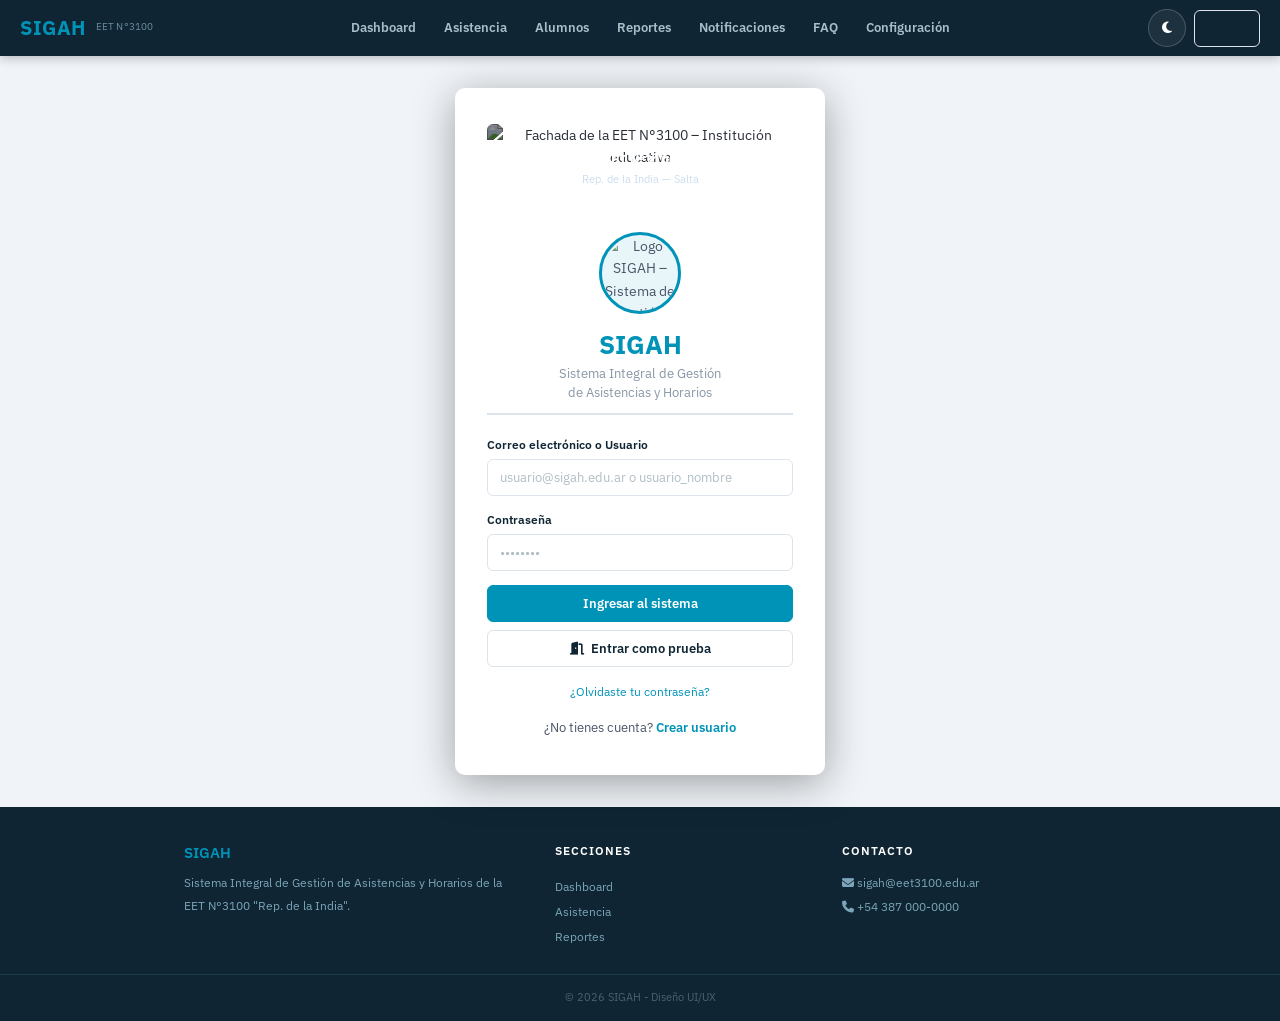
==== commit 8a452d52: "Add files via upload" ====
--- a/index.html
+++ b/index.html
@@ -108,13 +108,18 @@
       <div class="form-group">
         <label for="emailInput">Correo electrónico o Usuario</label>
         <input type="text" id="emailInput" placeholder="usuario@sigah.edu.ar o usuario_nombre">
+        <div id="emailInputError" class="field-error"></div>
       </div>
       <div class="form-group">
         <label for="passwordInput">Contraseña</label>
         <input type="password" id="passwordInput" placeholder="••••••••">
+        <div id="passwordInputError" class="field-error"></div>
       </div>
       <button class="btn btn-primary btn-block" onclick="iniciarSesion()">
         Ingresar al sistema
+      </button>
+      <button class="btn btn-outline btn-block mt-8" type="button" onclick="ingresarDemo()">
+        <i class="fas fa-door-open"></i> Entrar como prueba
       </button>
       <p class="forgot"><a href="#">¿Olvidaste tu contraseña?</a></p>
       <div class="signup-link">
@@ -153,6 +158,26 @@
       setTimeout(() => errorDiv.classList.remove('show'), 5000);
     }
 
+    function mostrarErrorCampo(id, mensaje) {
+      const field = document.getElementById(id);
+      const error = document.getElementById(id + 'Error');
+      if (field) field.classList.add('error-input');
+      if (error) {
+        error.textContent = mensaje;
+        error.classList.add('show');
+      }
+    }
+
+    function limpiarErrorCampo(id) {
+      const field = document.getElementById(id);
+      const error = document.getElementById(id + 'Error');
+      if (field) field.classList.remove('error-input');
+      if (error) {
+        error.textContent = '';
+        error.classList.remove('show');
+      }
+    }
+
     function mostrarExito(mensaje) {
       const successDiv = document.getElementById('successMessage');
       successDiv.textContent = mensaje;
@@ -175,18 +200,53 @@
       return errores;
     }
 
+    function ingresarDemo() {
+      const demoUsuario = {
+        id: 0,
+        nombre: 'Usuario de prueba',
+        email: 'demo@sigah.edu.ar',
+        usuario: 'demo',
+        rol: 'admin'
+      };
+      localStorage.setItem('usuarioActual', JSON.stringify(demoUsuario));
+      mostrarExito('Acceso de prueba activado');
+      setTimeout(() => { location.href = 'home.html'; }, 700);
+    }
+
     function iniciarSesion() {
       const email = document.getElementById('emailInput').value.trim();
       const password = document.getElementById('passwordInput').value;
 
-      if (!email) { mostrarError("Por favor ingresa tu correo o usuario"); return; }
-      if (!password) { mostrarError("Por favor ingresa tu contraseña"); return; }
+      limpiarErrorCampo('emailInput');
+      limpiarErrorCampo('passwordInput');
+
+      let valido = true;
+      if (!email) {
+        mostrarErrorCampo('emailInput', 'Por favor ingresa tu correo o usuario');
+        valido = false;
+      }
+      if (!password) {
+        mostrarErrorCampo('passwordInput', 'Por favor ingresa tu contraseña');
+        valido = false;
+      }
+      if (!valido) {
+        mostrarError('Revisá los campos resaltados');
+        return;
+      }
 
       const usuario = credenciales.find(u => u.email === email || u.usuario === email);
-      if (!usuario) { mostrarError("Usuario o correo no encontrado"); return; }
-      if (usuario.contrasena !== password) { mostrarError("Contraseña incorrecta"); return; }
-
-      mostrarExito("¡Bienvenido " + usuario.nombre + "!");
+      if (!usuario) {
+        mostrarErrorCampo('emailInput', 'Usuario o correo no encontrado');
+        mostrarError('Usuario o correo no encontrado');
+        return;
+      }
+      if (usuario.contrasena !== password) {
+        mostrarErrorCampo('passwordInput', 'Contraseña incorrecta');
+        mostrarError('Contraseña incorrecta');
+        return;
+      }
+
+      mostrarExito('¡Bienvenido ' + usuario.nombre + '!');
       localStorage.setItem('usuarioActual', JSON.stringify({
         id: usuario.id,
         nombre: usuario.nombre,
@@ -200,6 +260,7 @@
 
     document.addEventListener('DOMContentLoaded', function() {
       cargarCredenciales();
+      alert('¡Bienvenido a SIGAH!');
       document.getElementById('passwordInput').addEventListener('keypress', function(e) {
         if (e.key === 'Enter') iniciarSesion();
       });
--- a/style.css
+++ b/style.css
@@ -53,6 +53,69 @@
   flex-direction: column;
 }
 
+body.dark-mode {
+  --bg: #0c1724;
+  --surface: #132536;
+  --dark: #ecf4ff;
+  --gray: #d9e7f5;
+  --light-gray: #a9bfd4;
+  --border: #23445d;
+  --primary: #4ec3ea;
+  --primary-dark: #3bb6dd;
+  --success: #7fe39d;
+  --warning: #ffba6b;
+  --danger: #ff8a80;
+  --shadow: 0 2px 12px rgba(0,0,0,0.35);
+}
+
+body.dark-mode .card,
+body.dark-mode .stat,
+body.dark-mode .dash-btn,
+body.dark-mode .login-card,
+body.dark-mode .modal-content,
+body.dark-mode .form-group input,
+body.dark-mode .form-group select,
+body.dark-mode .form-group textarea,
+body.dark-mode .password-requirements,
+body.dark-mode .error-message,
+body.dark-mode .success-message {
+  background: var(--surface);
+  color: var(--gray);
+}
+
+body.dark-mode .site-header,
+body.dark-mode .page-header,
+body.dark-mode footer {
+  background: #0b1724;
+}
+
+body.dark-mode .dash-btn {
+  color: var(--dark);
+}
+
+body.dark-mode .welcome-box {
+  background: linear-gradient(135deg, #091d2e, #123d60);
+}
+
+body.dark-mode .faq-answer pre,
+body.dark-mode .card pre {
+  background: rgba(255,255,255,0.04);
+  color: var(--gray);
+}
+
+body.dark-mode .brand,
+body.dark-mode .logo-sub,
+body.dark-mode .page-header p,
+body.dark-mode .footer-brand p,
+body.dark-mode .footer-links a,
+body.dark-mode .footer-contact p,
+body.dark-mode .footer-copy,
+body.dark-mode p,
+body.dark-mode label,
+body.dark-mode .text-muted {
+  color: var(--gray);
+}
+
 a { color: var(--primary); text-decoration: none; }
 a:hover { text-decoration: underline; }
 img { max-width: 100%; display: block; }
@@ -117,6 +180,27 @@
   display: flex;
   align-items: center;
   gap: 4px;
+}
+.header-actions {
+  display: flex;
+  align-items: center;
+  gap: 8px;
+}
+.theme-toggle {
+  width: 38px;
+  height: 38px;
+  border-radius: 50%;
+  border: 1px solid rgba(255,255,255,0.2);
+  background: rgba(255,255,255,0.06);
+  color: white;
+  cursor: pointer;
+  display: inline-flex;
+  align-items: center;
+  justify-content: center;
+}
+.btn-small {
+  padding: 7px 12px;
+  font-size: 12px;
 }
 #main-nav a {
   color: #a8bfc9;
@@ -328,6 +412,104 @@
 }
 textarea { resize: vertical; min-height: 80px; line-height: 1.6; }
 
+.field-error {
+  display: none;
+  color: var(--danger);
+  font-size: 11px;
+  margin-top: -8px;
+  margin-bottom: 8px;
+}
+.field-error.show {
+  display: block;
+}
+.field-error input,
+.field-error textarea,
+.field-error select {
+  border-color: var(--danger);
+}
+
+.demo-menu {
+  display: flex;
+  gap: 8px;
+  flex-wrap: wrap;
+  margin: 16px 0;
+}
+.demo-menu-btn {
+  background: #edf6fb;
+  color: var(--dark);
+  border: 1px solid var(--border);
+  border-radius: 999px;
+  padding: 8px 14px;
+  cursor: pointer;
+  font-weight: 600;
+}
+.demo-menu-btn.active {
+  background: var(--primary);
+  color: white;
+  border-color: var(--primary);
+}
+.demo-panel {
+  display: none;
+  background: #f7fbfd;
+  border: 1px solid var(--border);
+  border-radius: var(--radius);
+  padding: 16px;
+}
+.demo-panel.active {
+  display: block;
+}
+.gallery-main {
+  border: 1px solid var(--border);
+  border-radius: var(--radius);
+  overflow: hidden;
+  margin-bottom: 12px;
+  background: #f8fafd;
+}
+.gallery-main img {
+  width: 100%;
+  height: 260px;
+  object-fit: cover;
+}
+.gallery-thumbs {
+  display: grid;
+  grid-template-columns: repeat(4, minmax(0, 1fr));
+  gap: 8px;
+}
+.gallery-thumbs img {
+  width: 100%;
+  height: 72px;
+  object-fit: cover;
+  border-radius: var(--radius-sm);
+  border: 2px solid transparent;
+  cursor: pointer;
+}
+.gallery-thumbs img.active {
+  border-color: var(--primary);
+}
+.gallery-controls {
+  display: flex;
+  justify-content: space-between;
+  margin-top: 12px;
+  gap: 10px;
+}
+.summary-box {
+  margin-top: 12px;
+  padding: 12px;
+  background: #f5fafc;
+  border: 1px solid var(--border);
+  border-radius: var(--radius-sm);
+  display: none;
+}
+.summary-box.show {
+  display: block;
+}
+#reloj {
+  font-size: 20px;
+  font-weight: 700;
+  color: var(--primary);
+  margin: 10px 0 16px;
+}
+
 /* Tables */
 .table-wrap { overflow-x: auto; border-radius: var(--radius-sm); }
 table {
